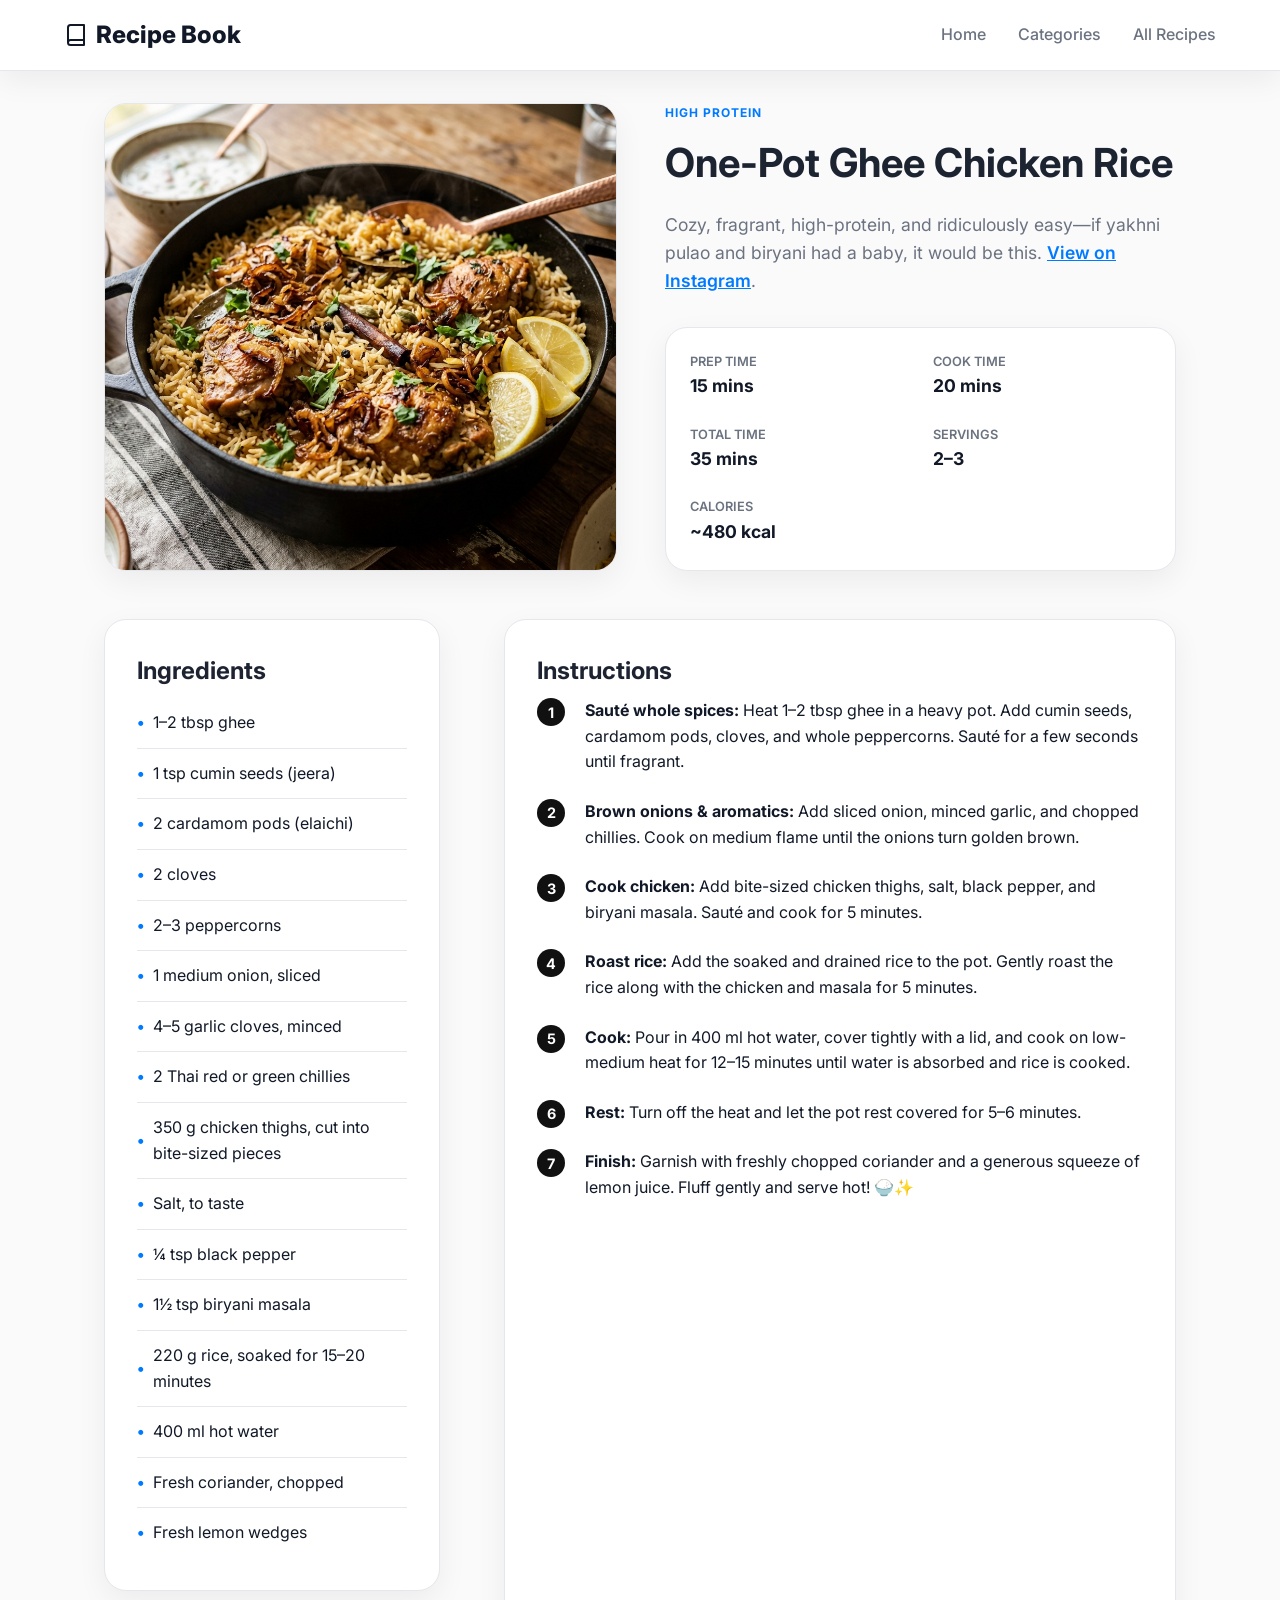
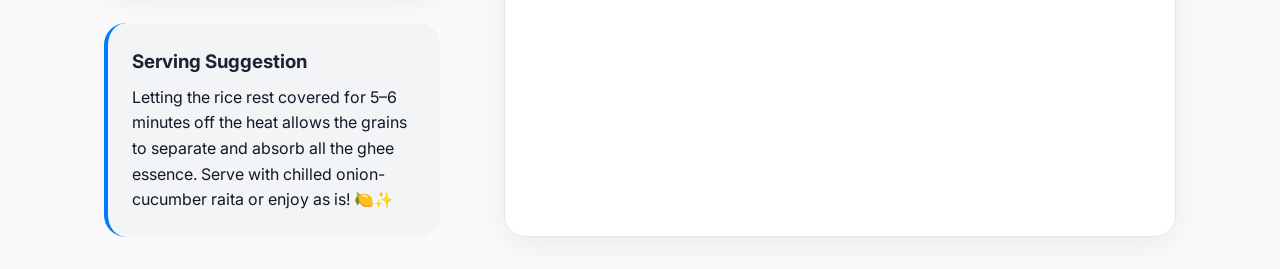
==== recipes/one_pot_ghee_chicken_rice.html @ b45031ca "ll" ====
<!DOCTYPE html>
<html lang="en">
<head>
  <meta charset="UTF-8">
  <meta name="viewport" content="width=device-width, initial-scale=1.0">
  <title>One-Pot Ghee Chicken Rice - My Recipe Book</title>
  <link rel="preconnect" href="https://fonts.googleapis.com">
  <link rel="preconnect" href="https://fonts.gstatic.com" crossorigin>
  <link href="https://fonts.googleapis.com/css2?family=Inter:wght@400;500;600;700;800&display=swap" rel="stylesheet">
  <link rel="stylesheet" href="../css/style.css">
</head>
<body>
  <nav class="navbar">
    <a href="../index.html" class="logo">
      <svg width="24" height="24" viewBox="0 0 24 24" fill="none" stroke="currentColor" stroke-width="2" stroke-linecap="round" stroke-linejoin="round"><path d="M4 19.5v-15A2.5 2.5 0 0 1 6.5 2H20v20H6.5a2.5 2.5 0 0 1 0-5H20"></path></svg>
      Recipe Book
    </a>
    <ul class="nav-links">
      <li><a href="../index.html">Home</a></li>
      <li><a href="../index.html#categories">Categories</a></li>
      <li><a href="../index.html#recipes">All Recipes</a></li>
    </ul>
  </nav>

  <main class="container">
    <header class="recipe-header">
      <div class="recipe-header-img">
        <img src="../images/ghee-chicken-rice.jpg" alt="One-Pot Ghee Chicken Rice">
      </div>
      <div class="recipe-header-info">
        <span class="recipe-category">High Protein</span>
        <h1 class="recipe-title" style="font-size: 2.5rem;">One-Pot Ghee Chicken Rice</h1>
        <p class="recipe-desc">Cozy, fragrant, high-protein, and ridiculously easy—if yakhni pulao and biryani had a baby, it would be this. <a href="https://www.instagram.com/p/DZ7YalDxekX/" target="_blank" rel="noopener noreferrer" style="font-weight: 600; text-decoration: underline;">View on Instagram</a>.</p>
        
        <div class="recipe-quick-stats">
          <div class="stat-box">
            <span class="stat-label">Prep Time</span>
            <span class="stat-value">15 mins</span>
          </div>
          <div class="stat-box">
            <span class="stat-label">Cook Time</span>
            <span class="stat-value">20 mins</span>
          </div>
          <div class="stat-box">
            <span class="stat-label">Total Time</span>
            <span class="stat-value">35 mins</span>
          </div>
          <div class="stat-box">
            <span class="stat-label">Servings</span>
            <span class="stat-value">2–3</span>
          </div>
          <div class="stat-box">
            <span class="stat-label">Calories</span>
            <span class="stat-value">~480 kcal</span>
          </div>
        </div>
      </div>
    </header>

    <div class="recipe-content">
      <aside>
        <section class="ingredients-section">
          <h2>Ingredients</h2>
          <ul class="ingredients-list">
            <li>1–2 tbsp ghee</li>
            <li>1 tsp cumin seeds (jeera)</li>
            <li>2 cardamom pods (elaichi)</li>
            <li>2 cloves</li>
            <li>2–3 peppercorns</li>
            <li>1 medium onion, sliced</li>
            <li>4–5 garlic cloves, minced</li>
            <li>2 Thai red or green chillies</li>
            <li>350 g chicken thighs, cut into bite-sized pieces</li>
            <li>Salt, to taste</li>
            <li>¼ tsp black pepper</li>
            <li>1½ tsp biryani masala</li>
            <li>220 g rice, soaked for 15–20 minutes</li>
            <li>400 ml hot water</li>
            <li>Fresh coriander, chopped</li>
            <li>Fresh lemon wedges</li>
          </ul>
        </section>

        <section class="tips-section">
          <h3>Serving Suggestion</h3>
          <p>Letting the rice rest covered for 5–6 minutes off the heat allows the grains to separate and absorb all the ghee essence. Serve with chilled onion-cucumber raita or enjoy as is! 🍋✨</p>
        </section>
      </aside>

      <section class="instructions-section">
        <h2>Instructions</h2>
        <ol class="instructions-list">
          <li><strong>Sauté whole spices:</strong> Heat 1–2 tbsp ghee in a heavy pot. Add cumin seeds, cardamom pods, cloves, and whole peppercorns. Sauté for a few seconds until fragrant.</li>
          <li><strong>Brown onions & aromatics:</strong> Add sliced onion, minced garlic, and chopped chillies. Cook on medium flame until the onions turn golden brown.</li>
          <li><strong>Cook chicken:</strong> Add bite-sized chicken thighs, salt, black pepper, and biryani masala. Sauté and cook for 5 minutes.</li>
          <li><strong>Roast rice:</strong> Add the soaked and drained rice to the pot. Gently roast the rice along with the chicken and masala for 5 minutes.</li>
          <li><strong>Cook:</strong> Pour in 400 ml hot water, cover tightly with a lid, and cook on low-medium heat for 12–15 minutes until water is absorbed and rice is cooked.</li>
          <li><strong>Rest:</strong> Turn off the heat and let the pot rest covered for 5–6 minutes.</li>
          <li><strong>Finish:</strong> Garnish with freshly chopped coriander and a generous squeeze of lemon juice. Fluff gently and serve hot! 🍚✨</li>
        </ol>
      </section>
    </div>
  </main>
</body>
</html>
---- css/style.css ----
:root {
  --primary-bg: #FAFAFA;
  --secondary-bg: #F3F4F6;
  --card-bg: #FFFFFF;
  --text-primary: #111827;
  --text-secondary: #6B7280;
  --border-color: #E5E7EB;
  --btn-primary: #111111;
  --btn-primary-hover: #222222;
  --btn-text: #FFFFFF;
  --accent-color: #007AFF;
  --accent-hover: #0056CC;
  --success: #22C55E;
  --warning: #F59E0B;
  --error: #EF4444;
  --border-radius: 22px;
  --shadow-sm: 0 10px 30px rgba(0,0,0,0.06);
  --shadow-hover: 0 20px 60px rgba(0,0,0,0.10);
  --transition: all 0.3s cubic-bezier(0.25, 1, 0.5, 1);
}

* {
  margin: 0;
  padding: 0;
  box-sizing: border-box;
}

body {
  font-family: 'Inter', -apple-system, BlinkMacSystemFont, "Segoe UI", Roboto, sans-serif;
  background-color: var(--primary-bg);
  color: var(--text-primary);
  line-height: 1.6;
}

/* Typography */
h1, h2, h3, h4, h5, h6 {
  font-weight: 700;
  color: var(--text-primary);
  opacity: 0.95;
  margin-bottom: 0.5rem;
}

a {
  text-decoration: none;
  color: var(--accent-color);
  transition: var(--transition);
}

a:hover {
  color: var(--accent-hover);
}

/* Navigation */
.navbar {
  background-color: var(--card-bg);
  padding: 1rem 5%;
  display: flex;
  justify-content: space-between;
  align-items: center;
  box-shadow: var(--shadow-sm);
  position: sticky;
  top: 0;
  z-index: 100;
  border-bottom: 1px solid var(--border-color);
}

.logo {
  font-size: 1.5rem;
  font-weight: 800;
  color: var(--text-primary);
  display: flex;
  align-items: center;
  gap: 0.5rem;
}

.logo:hover {
  color: var(--text-primary);
}

.nav-links {
  display: flex;
  gap: 2rem;
  list-style: none;
}

.nav-links a {
  font-weight: 500;
  color: var(--text-secondary);
}

.nav-links a:hover {
  color: var(--text-primary);
}

/* Main Container */
.container {
  max-width: 1200px;
  margin: 0 auto;
  padding: 2rem 5%;
}

/* Hero Section */
.hero {
  text-align: center;
  margin-bottom: 3rem;
}

.hero h1 {
  font-size: 2.5rem;
  margin-bottom: 1rem;
}

.search-container {
  max-width: 600px;
  margin: 0 auto 2rem auto;
  position: relative;
}

.search-input {
  width: 100%;
  padding: 1rem 1.5rem;
  border: 1px solid var(--border-color);
  border-radius: 50px;
  font-size: 1rem;
  box-shadow: var(--shadow-sm);
  outline: none;
  transition: var(--transition);
  font-family: inherit;
  background-color: var(--card-bg);
}

.search-input:focus {
  border-color: var(--text-primary);
  box-shadow: var(--shadow-hover);
}

/* Categories */
.categories {
  display: flex;
  flex-wrap: wrap;
  justify-content: center;
  gap: 0.75rem;
  margin-bottom: 3rem;
}

.category-btn {
  background-color: var(--card-bg);
  border: 1px solid var(--border-color);
  padding: 0.5rem 1.25rem;
  border-radius: 50px;
  cursor: pointer;
  font-family: inherit;
  font-weight: 500;
  color: var(--text-primary);
  transition: var(--transition);
  box-shadow: var(--shadow-sm);
}

.category-btn:hover {
  transform: translateY(-2px);
  box-shadow: var(--shadow-hover);
}

.category-btn.active {
  background-color: var(--btn-primary);
  color: var(--btn-text);
  border-color: var(--btn-primary);
  transform: scale(1.05);
}

/* Recipe Grid */
.recipe-grid {
  display: grid;
  grid-template-columns: repeat(auto-fill, minmax(280px, 1fr));
  gap: 2rem;
}

/* Recipe Card */
.recipe-card {
  background: var(--card-bg);
  border-radius: var(--border-radius);
  overflow: hidden;
  box-shadow: var(--shadow-sm);
  transition: var(--transition);
  display: flex;
  flex-direction: column;
  animation: fadeIn 0.6s ease-out forwards;
  border: 1px solid var(--border-color);
}

@keyframes fadeIn {
  from {
    opacity: 0;
    transform: translateY(20px);
  }
  to {
    opacity: 1;
    transform: translateY(0);
  }
}

.recipe-card:hover {
  transform: translateY(-10px);
  box-shadow: var(--shadow-hover);
}

.recipe-img-container {
  width: 100%;
  height: 200px;
  overflow: hidden;
}

.recipe-card img {
  width: 100%;
  height: 100%;
  object-fit: cover;
  transition: var(--transition);
}

.recipe-card:hover img {
  transform: scale(1.05);
}

.recipe-info {
  padding: 1.5rem;
  display: flex;
  flex-direction: column;
  flex-grow: 1;
}

.recipe-category {
  font-size: 0.75rem;
  text-transform: uppercase;
  letter-spacing: 1px;
  color: var(--accent-color);
  font-weight: 700;
  margin-bottom: 0.5rem;
}

.recipe-title {
  font-size: 1.25rem;
  margin-bottom: 1rem;
  color: var(--text-primary);
}

.recipe-meta {
  display: flex;
  gap: 1rem;
  margin-top: auto;
  font-size: 0.85rem;
  color: var(--text-secondary);
  border-top: 1px solid var(--border-color);
  padding-top: 1rem;
}

.meta-item {
  display: flex;
  align-items: center;
  gap: 0.25rem;
}

/* Recipe Page specific */
.recipe-header {
  display: flex;
  gap: 3rem;
  margin-bottom: 3rem;
}

.recipe-header-img {
  flex: 1;
  border-radius: var(--border-radius);
  overflow: hidden;
  box-shadow: var(--shadow-sm);
  border: 1px solid var(--border-color);
}

.recipe-header-img img {
  width: 100%;
  height: 100%;
  object-fit: cover;
  display: block;
}

.recipe-header-info {
  flex: 1;
  display: flex;
  flex-direction: column;
  justify-content: center;
}

.recipe-desc {
  color: var(--text-secondary);
  font-size: 1.1rem;
  margin-bottom: 2rem;
}

.recipe-quick-stats {
  display: grid;
  grid-template-columns: repeat(2, 1fr);
  gap: 1.5rem;
  background: var(--card-bg);
  padding: 1.5rem;
  border-radius: var(--border-radius);
  box-shadow: var(--shadow-sm);
  border: 1px solid var(--border-color);
}

.stat-box {
  display: flex;
  flex-direction: column;
}

.stat-label {
  font-size: 0.8rem;
  text-transform: uppercase;
  color: var(--text-secondary);
  font-weight: 600;
}

.stat-value {
  font-size: 1.1rem;
  font-weight: 700;
  color: var(--text-primary);
}

.recipe-content {
  display: grid;
  grid-template-columns: 1fr 2fr;
  gap: 4rem;
}

.ingredients-section, .instructions-section {
  background: var(--card-bg);
  padding: 2rem;
  border-radius: var(--border-radius);
  box-shadow: var(--shadow-sm);
  border: 1px solid var(--border-color);
}

.ingredients-list {
  list-style: none;
}

.ingredients-list li {
  padding: 0.75rem 0;
  border-bottom: 1px solid var(--border-color);
  display: flex;
  align-items: center;
}

.ingredients-list li::before {
  content: '•';
  color: var(--accent-color);
  font-weight: bold;
  margin-right: 0.5rem;
}

.ingredients-list li:last-child {
  border-bottom: none;
}

.instructions-list {
  list-style: none;
  counter-reset: step-counter;
}

.instructions-list li {
  position: relative;
  padding-left: 3rem;
  margin-bottom: 1.5rem;
}

.instructions-list li::before {
  counter-increment: step-counter;
  content: counter(step-counter);
  position: absolute;
  left: 0;
  top: 0;
  background-color: var(--btn-primary);
  color: var(--btn-text);
  width: 28px;
  height: 28px;
  border-radius: 50%;
  display: flex;
  align-items: center;
  justify-content: center;
  font-size: 0.9rem;
  font-weight: 700;
}

.tips-section {
  margin-top: 2rem;
  background: var(--secondary-bg);
  padding: 1.5rem;
  border-radius: var(--border-radius);
  border-left: 4px solid var(--accent-color);
}

.tips-section h3 {
  color: var(--text-primary);
}

/* Responsive */
@media (max-width: 900px) {
  .recipe-header {
    flex-direction: column;
    gap: 2rem;
  }
  .recipe-header-img {
    width: 100%;
    aspect-ratio: 16/10;
  }
  .recipe-content {
    grid-template-columns: 1fr;
    gap: 2rem;
  }
}

@media (max-width: 600px) {
  .navbar {
    flex-direction: column;
    gap: 1rem;
    padding: 1rem 5%;
  }
  .nav-links {
    gap: 1.5rem;
  }
  .hero h1 {
    font-size: 2rem;
  }
  .recipe-title {
    font-size: 2rem !important;
  }
  .recipe-quick-stats {
    grid-template-columns: repeat(2, 1fr);
    gap: 1rem;
    padding: 1rem;
  }
  .recipe-grid {
    grid-template-columns: repeat(auto-fill, minmax(250px, 1fr));
    gap: 1.5rem;
  }
}

.no-results {
  text-align: center;
  grid-column: 1 / -1;
  padding: 3rem;
  color: var(--text-secondary);
  font-size: 1.2rem;
}
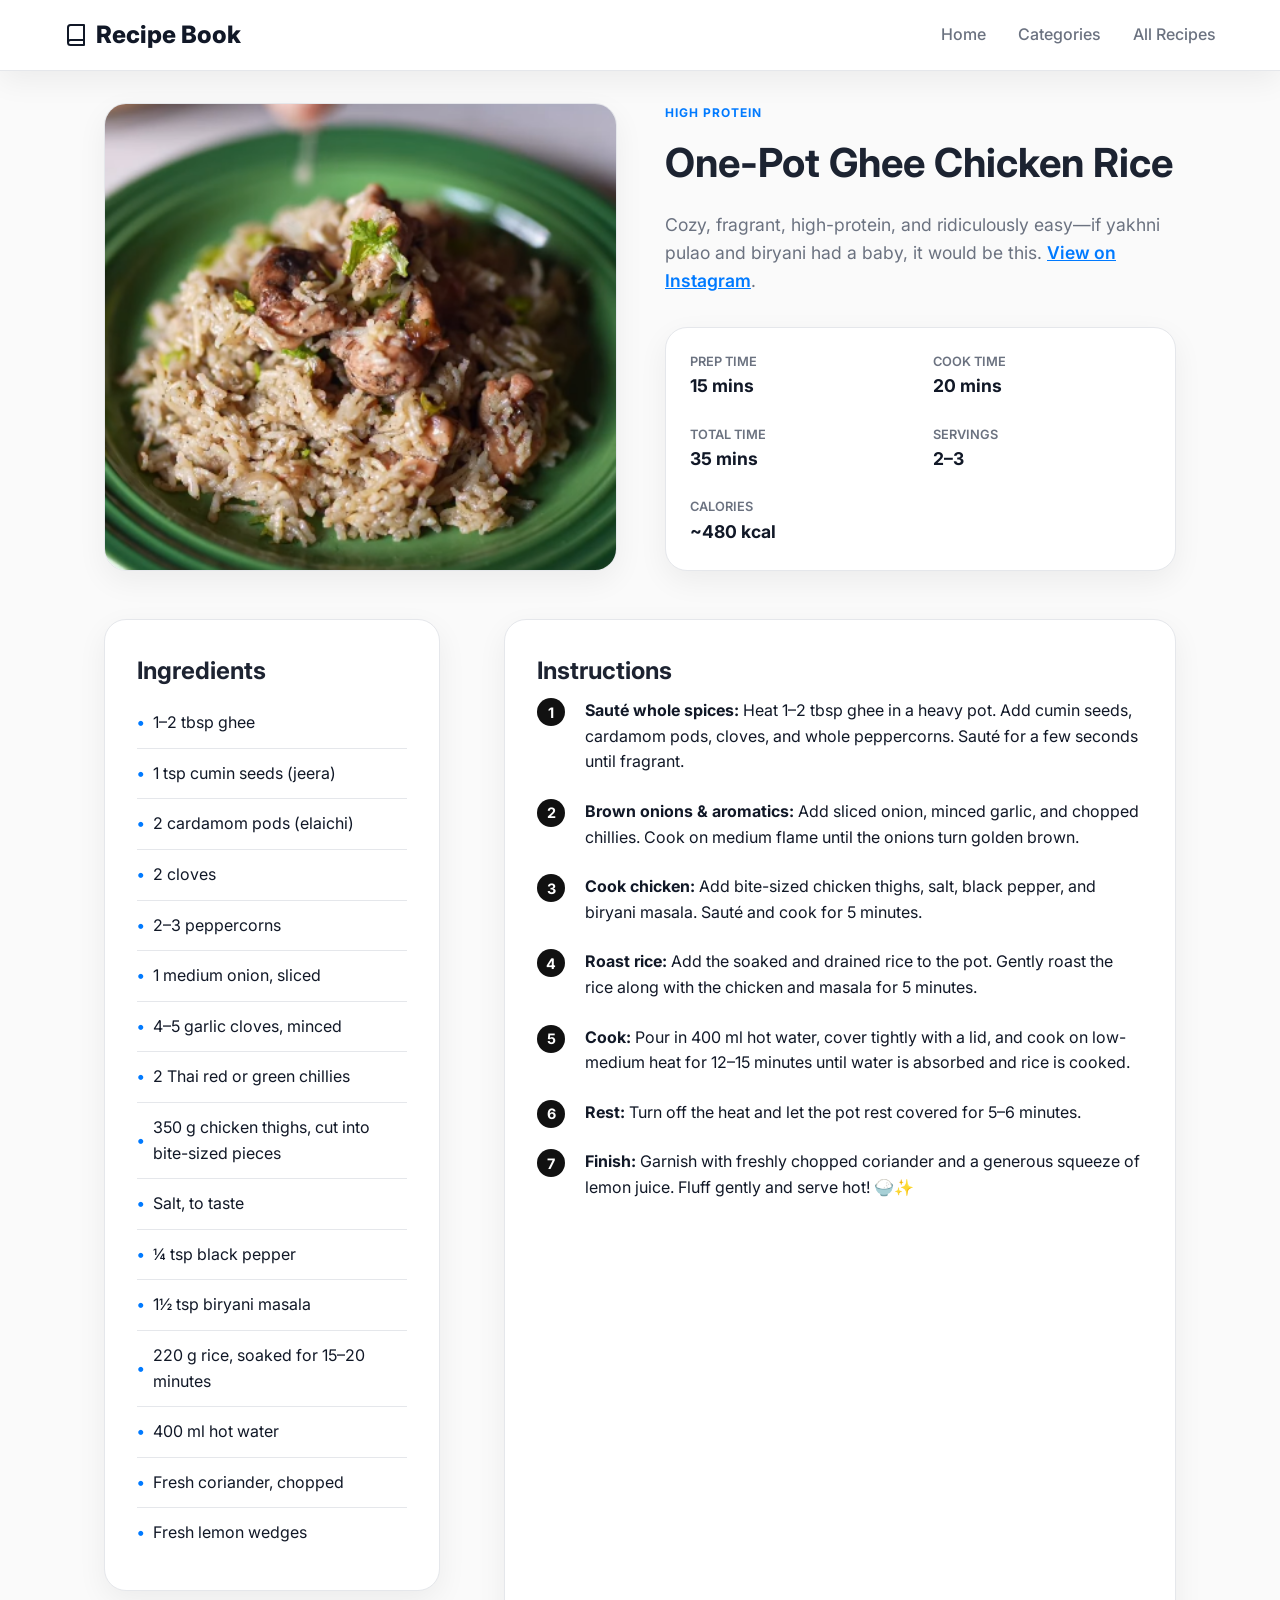
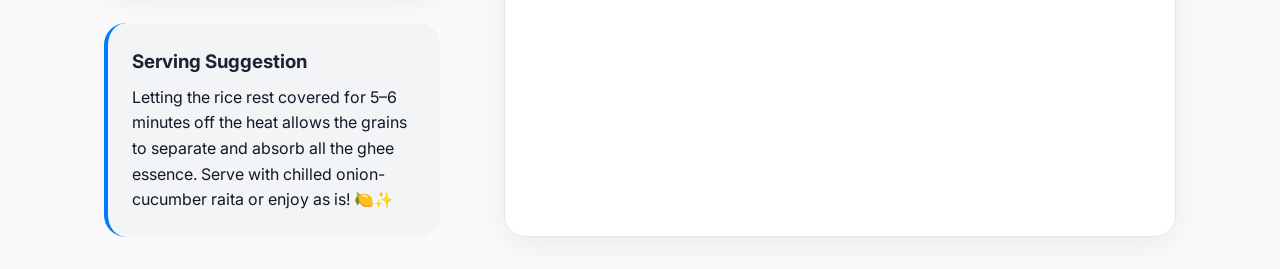
==== commit 65bb0309: "kk" ====
--- a/recipes/one_pot_ghee_chicken_rice.html
+++ b/recipes/one_pot_ghee_chicken_rice.html
@@ -25,7 +25,7 @@
   <main class="container">
     <header class="recipe-header">
       <div class="recipe-header-img">
-        <img src="../images/ghee-chicken-rice.jpg" alt="One-Pot Ghee Chicken Rice">
+        <img src="../images/ghee-chicken-rice.png" alt="One-Pot Ghee Chicken Rice">
       </div>
       <div class="recipe-header-info">
         <span class="recipe-category">High Protein</span>
